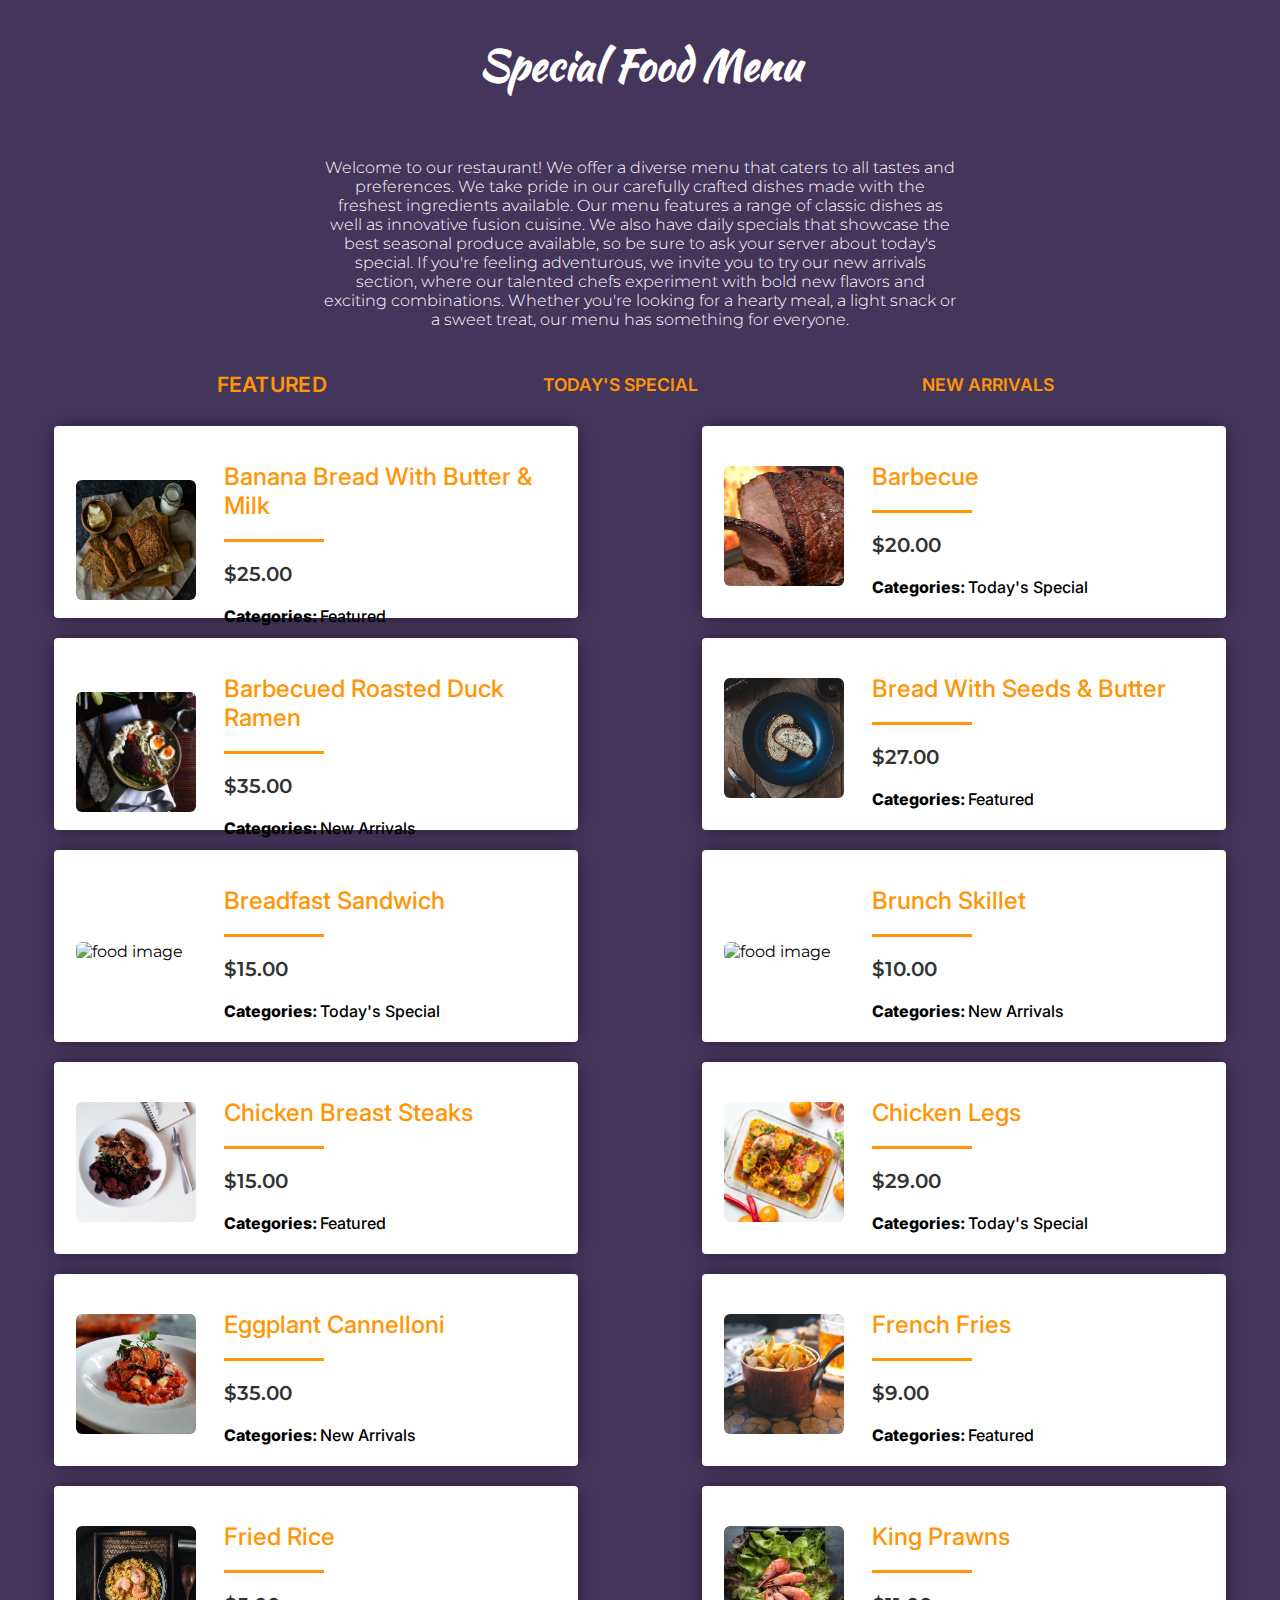
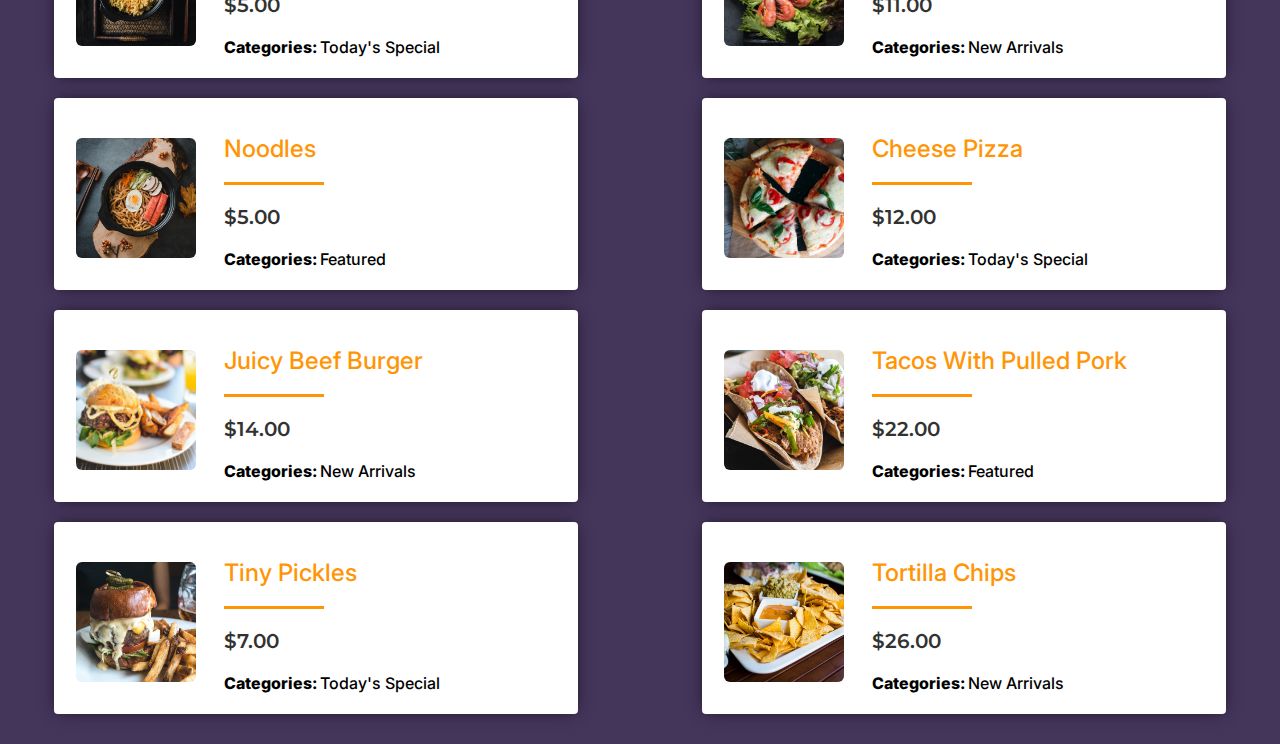
==== Restaurant Menu/index.html @ eb56426f "Add files via upload" ====
<!DOCTYPE html>
<html lang="en">
<head>
    <meta charset="UTF-8">
    <meta http-equiv="X-UA-Compatible" content="IE=edge">
    <meta name="viewport" content="width=device-width, initial-scale=1.0">
    <link rel="stylesheet" href="style.css">
    <title>Restaurant Menu</title>
</head>
<body>
    <section class="menu">
        <div class = "menu-container">
            <div class = "menu-head">
              <h2>Special Food Menu</h2>
              <p>Welcome to our restaurant! We offer a diverse menu that caters to all tastes and preferences. We take pride in our carefully crafted dishes made with the freshest ingredients available. Our menu features a range of classic dishes as well as innovative fusion cuisine. We also have daily specials that showcase the best seasonal produce available, so be sure to ask your server about today's special. If you're feeling adventurous, we invite you to try our new arrivals section, where our talented chefs experiment with bold new flavors and exciting combinations. Whether you're looking for a hearty meal, a light snack or a sweet treat, our menu has something for everyone.</p>
            </div>
    
            <div class = "menu-btns">
              <button type = "button" class = "menu-btn active-btn" id = "featured">featured</button>
              <button type = "button" class = "menu-btn" id = "today-special">today's special</button>
              <button type = "button" class = "menu-btn" id = "new-arrival">new arrivals</button>
            </div>

            <div class="food-items">
                <div class = "food-item featured">
                    <div class = "food-img">
                      <img src = "foods/banana-bread-with-butter-and-milk.jpg" alt = "food image">
                    </div>
                    <div class = "food-content">
                      <h2 class = "food-name">Banana Bread With Butter & Milk</h2>
                      <div class = "line"></div>
                      <h3 class = "food-price">$25.00</h3>
                      <p class = "category">Categories: <span>Featured</span></p>
                    </div>
                </div>
            

                <div class = "food-item today-special">
                    <div class = "food-img">
                        <img src = "foods/barbecue.jpg" alt = "food image">
                    </div>
                    <div class = "food-content">
                        <h2 class = "food-name">Barbecue</h2>
                        <div class = "line"></div>
                        <h3 class = "food-price">$20.00</h3>
                        <p class = "category">Categories: <span>Today's Special</span></p>
                    </div>
                </div>

                <div class = "food-item new-arrival">
                    <div class = "food-img">
                        <img src = "foods/barbecued-roasted-duck-ramen.jpg" alt = "food image">
                    </div>
                    <div class = "food-content">
                        <h2 class = "food-name">Barbecued Roasted Duck Ramen</h2>
                    <div class = "line"></div>
                        <h3 class = "food-price">$35.00</h3>
                        <p class = "category">Categories: <span>New Arrivals</span></p>
                    </div>
                </div>

                <div class = "food-item featured">
                    <div class = "food-img">
                        <img src = "foods/bread-with-seeds-and-butter.jpg" alt = "food image">
                    </div>
                    <div class = "food-content">
                        <h2 class = "food-name">Bread With Seeds & Butter</h2>
                        <div class = "line"></div>
                        <h3 class = "food-price">$27.00</h3>
                        <p class = "category">Categories: <span>Featured</span></p>
                    </div>
                </div>

                <div class = "food-item today-special">
                    <div class = "food-img">
                        <img src = "foods/breakfast-sandwich-with-hummus-spread-and-fresh-vegetables.jpg" alt = "food image">
                    </div>
                    <div class = "food-content">
                        <h2 class = "food-name">Breadfast Sandwich</h2>
                    <div class = "line"></div>
                        <h3 class = "food-price">$15.00</h3>
                        <p class = "category">Categories: <span>Today's Special</span></p>
                    </div>
                </div>

                <div class = "food-item new-arrival">
                    <div class = "food-img">
                    <img src = "foods/brunch-skillet-with-eggs-and-tomatoes.jpg" alt = "food image">
                    </div>
                    <div class = "food-content">
                    <h2 class = "food-name">Brunch Skillet</h2>
                    <div class = "line"></div>
                    <h3 class = "food-price">$10.00</h3>
                    <p class = "category">Categories: <span>New Arrivals</span></p>
                    </div>
                </div>

                <div class = "food-item featured">
                    <div class = "food-img">
                    <img src = "foods/chicken-breast-steaks-with-beetroot.jpg" alt = "food image">
                    </div>
                    <div class = "food-content">
                    <h2 class = "food-name">Chicken Breast Steaks</h2>
                    <div class = "line"></div>
                    <h3 class = "food-price">$15.00</h3>
                    <p class = "category">Categories: <span>Featured</span></p>
                    </div>
                </div>

                <div class = "food-item today-special">
                    <div class = "food-img">
                    <img src = "foods/chicken-legs-with-tomatoes-peppers-and-oranges.jpg" alt = "food image">
                    </div>
                    <div class = "food-content">
                    <h2 class = "food-name">Chicken Legs</h2>
                    <div class = "line"></div>
                    <h3 class = "food-price">$29.00</h3>
                    <p class = "category">Categories: <span>Today's Special</span></p>
                    </div>
                </div>

                <div class = "food-item new-arrival">
                    <div class = "food-img">
                    <img src = "foods/eggplant-cannelloni.jpg" alt = "food image">
                    </div>
                    <div class = "food-content">
                    <h2 class = "food-name">Eggplant Cannelloni</h2>
                    <div class = "line"></div>
                    <h3 class = "food-price">$35.00</h3>
                    <p class = "category">Categories: <span>New Arrivals</span></p>
                    </div>
                </div>
                
                <div class = "food-item featured">
                    <div class = "food-img">
                    <img src = "foods/french-fries-with-steak-and-beer.jpg" alt = "food image">
                    </div>
                    <div class = "food-content">
                    <h2 class = "food-name">French Fries</h2>
                    <div class = "line"></div>
                    <h3 class = "food-price">$9.00</h3>
                    <p class = "category">Categories: <span>Featured</span></p>
                    </div>
                </div>
                
                <div class = "food-item today-special">
                    <div class = "food-img">
                    <img src = "foods/fried-rice-with-shrimps.jpg" alt = "food image">
                    </div>
                    <div class = "food-content">
                    <h2 class = "food-name">Fried Rice</h2>
                    <div class = "line"></div>
                    <h3 class = "food-price">$5.00</h3>
                    <p class = "category">Categories: <span>Today's Special</span></p>
                    </div>
                </div>
                
                <div class = "food-item new-arrival">
                    <div class = "food-img">
                    <img src = "foods/king-prawns-with-green-lettuce.jpg" alt = "food image">
                    </div>
                    <div class = "food-content">
                    <h2 class = "food-name">King Prawns</h2>
                    <div class = "line"></div>
                    <h3 class = "food-price">$11.00</h3>
                    <p class = "category">Categories: <span>New Arrivals</span></p>
                    </div>
                </div>
                
                <div class = "food-item featured">
                    <div class = "food-img">
                    <img src = "foods/noodles-with-egg-and-vegetables.jpg" alt = "food image">
                    </div>
                    <div class = "food-content">
                    <h2 class = "food-name">Noodles</h2>
                    <div class = "line"></div>
                    <h3 class = "food-price">$5.00</h3>
                    <p class = "category">Categories: <span>Featured</span></p>
                    </div>
                </div>
                
                <div class = "food-item today-special">
                    <div class = "food-img">
                    <img src = "foods/pizza-with-a-lot-of-cheese.jpg" alt = "food image">
                    </div>
                    <div class = "food-content">
                    <h2 class = "food-name">Cheese Pizza</h2>
                    <div class = "line"></div>
                    <h3 class = "food-price">$12.00</h3>
                    <p class = "category">Categories: <span>Today's Special</span></p>
                    </div>
                </div>
                
                <div class = "food-item new-arrival">
                    <div class = "food-img">
                    <img src = "foods/summer-juicy-beef-burger.jpg" alt = "food image">
                    </div>
                    <div class = "food-content">
                    <h2 class = "food-name">Juicy beef burger</h2>
                    <div class = "line"></div>
                    <h3 class = "food-price">$14.00</h3>
                    <p class = "category">Categories: <span>New Arrivals</span></p>
                    </div>
                </div>
                
                <div class = "food-item featured">
                    <div class = "food-img">
                    <img src = "foods/tacos-with-pulled-pork-fresh-vegetables-and-cream.jpg" alt = "food image">
                    </div>
                    <div class = "food-content">
                    <h2 class = "food-name">Tacos with pulled pork</h2>
                    <div class = "line"></div>
                    <h3 class = "food-price">$22.00</h3>
                    <p class = "category">Categories: <span>Featured</span></p>
                    </div>
                </div>
                
                <div class = "food-item today-special">
                    <div class = "food-img">
                    <img src = "foods/tiny-pickles-on-top-of-burger.jpg" alt = "food image">
                    </div>
                    <div class = "food-content">
                    <h2 class = "food-name">tiny pickles</h2>
                    <div class = "line"></div>
                    <h3 class = "food-price">$7.00</h3>
                    <p class = "category">Categories: <span>Today's Special</span></p>
                    </div>
                </div>
                
                <div class = "food-item new-arrival">
                    <div class = "food-img">
                    <img src = "foods/tortilla-chips-with-salsa.jpg" alt = "food image">
                    </div>
                    <div class = "food-content">
                    <h2 class = "food-name">tortilla chips</h2>
                    <div class = "line"></div>
                    <h3 class = "food-price">$26.00</h3>
                    <p class = "category">Categories: <span>New Arrivals</span></p>
                    </div>
                </div>
            </div>

        </div>

    </section>

    <script src="script.js"></script>
</body>
</html>
---- Restaurant Menu/style.css ----
@import url('https://fonts.googleapis.com/css2?family=Inter:wght@200;300;400;500;600;700;800;900&family=Kaushan+Script&family=Montserrat:wght@200;300;400;500;600;700;800;900&display=swap');

:root{
    --Inter: 'Inter', sans-serif;
    --Kaushan: 'Kaushan Script', cursive;
    --Mont: 'Montserrat', sans-serif;
}

body{
    background-color: #44355b;
    color: #fff;
    font-family: var(--Mont);
}
.menu-head{
    text-align: center;
    margin-bottom: 15px;
}
.menu-head h2{
    font-family: var(--Kaushan);
    font-size: 2.6rem;
}
.menu-head p{
    text-align: center;
    margin: auto;
    font-weight: 300;
    padding: 1.8rem 0;
}
.menu-head{
    text-align: center;
}
.menu-btns{
    display: flex;
    justify-content: center;
    justify-content: space-evenly;
}
.menu-btn{
    font-family: var(--Inter);
    font-size: 1.1rem;
    font-weight: 600;
    text-transform: uppercase;
    background: none;
    border: none;
    color: #ff9505;
    display: block;
    cursor: pointer;
}
.menu-btn.active-btn {
    transform: scale(1.2);
    transition: all 0.3s ease;
}
.menu-btn.active-btn::after {
    content: "";
    position: absolute;
    bottom: 0;
    left: 50%;
    transform: translateX(-50%);
    width: 0%;
    height: 2px;
    background-color: orange;
    transition: all 0.3s ease;
}
  
.menu-btn.active-btn:hover::after {
    width: 100%;
}
.food-items{
    margin: 20px auto;
}
.food-item {
    height: 160px;
    border-radius: 4px;
    width: 80%;
    margin: 10px auto;
    padding: 7px;
    background-color: #fff;
    color: #000;
    box-shadow: 0 0 16px -4px rgba(0, 0, 0, 0.75);
}
.food-img img{
    width: 120px;
    height: 120px;
    margin: 6px;
    border-radius: 6px;
}
.food-content{
    margin-left: 15px;
    padding: 1px;
}
.food-name{
    font-family: var(--Inter);
    color: #ff9505;
    font-weight: 500;
    text-transform: capitalize;
}
.line{
    width: 100px;
    height: 3px;
    background: #ff9505;
}
.food-price{
    font-weight: 600;
    font-size: 20px;
    opacity: 0.8;
}
.category{
    font-family: var(--Inter);
    font-size: 1rem;
    font-weight: 800;
}
.category span{
    font-weight: 500;
}
  
@media screen and (min-width: 600px){
    .food-item{
        display: grid;
        grid-template-columns: 25% auto;
        align-items: center;
        padding: 1rem;
        column-gap: 1rem;
    }
    .food-content{
        padding: 0;
    }
}

@media screen and (min-width: 977px){
    .menu-head p{
        width: 50%;
    }
    .food-items{
        display: grid;
        grid-template-columns: repeat(2, 1fr);
        column-gap: 2rem;
    }
}
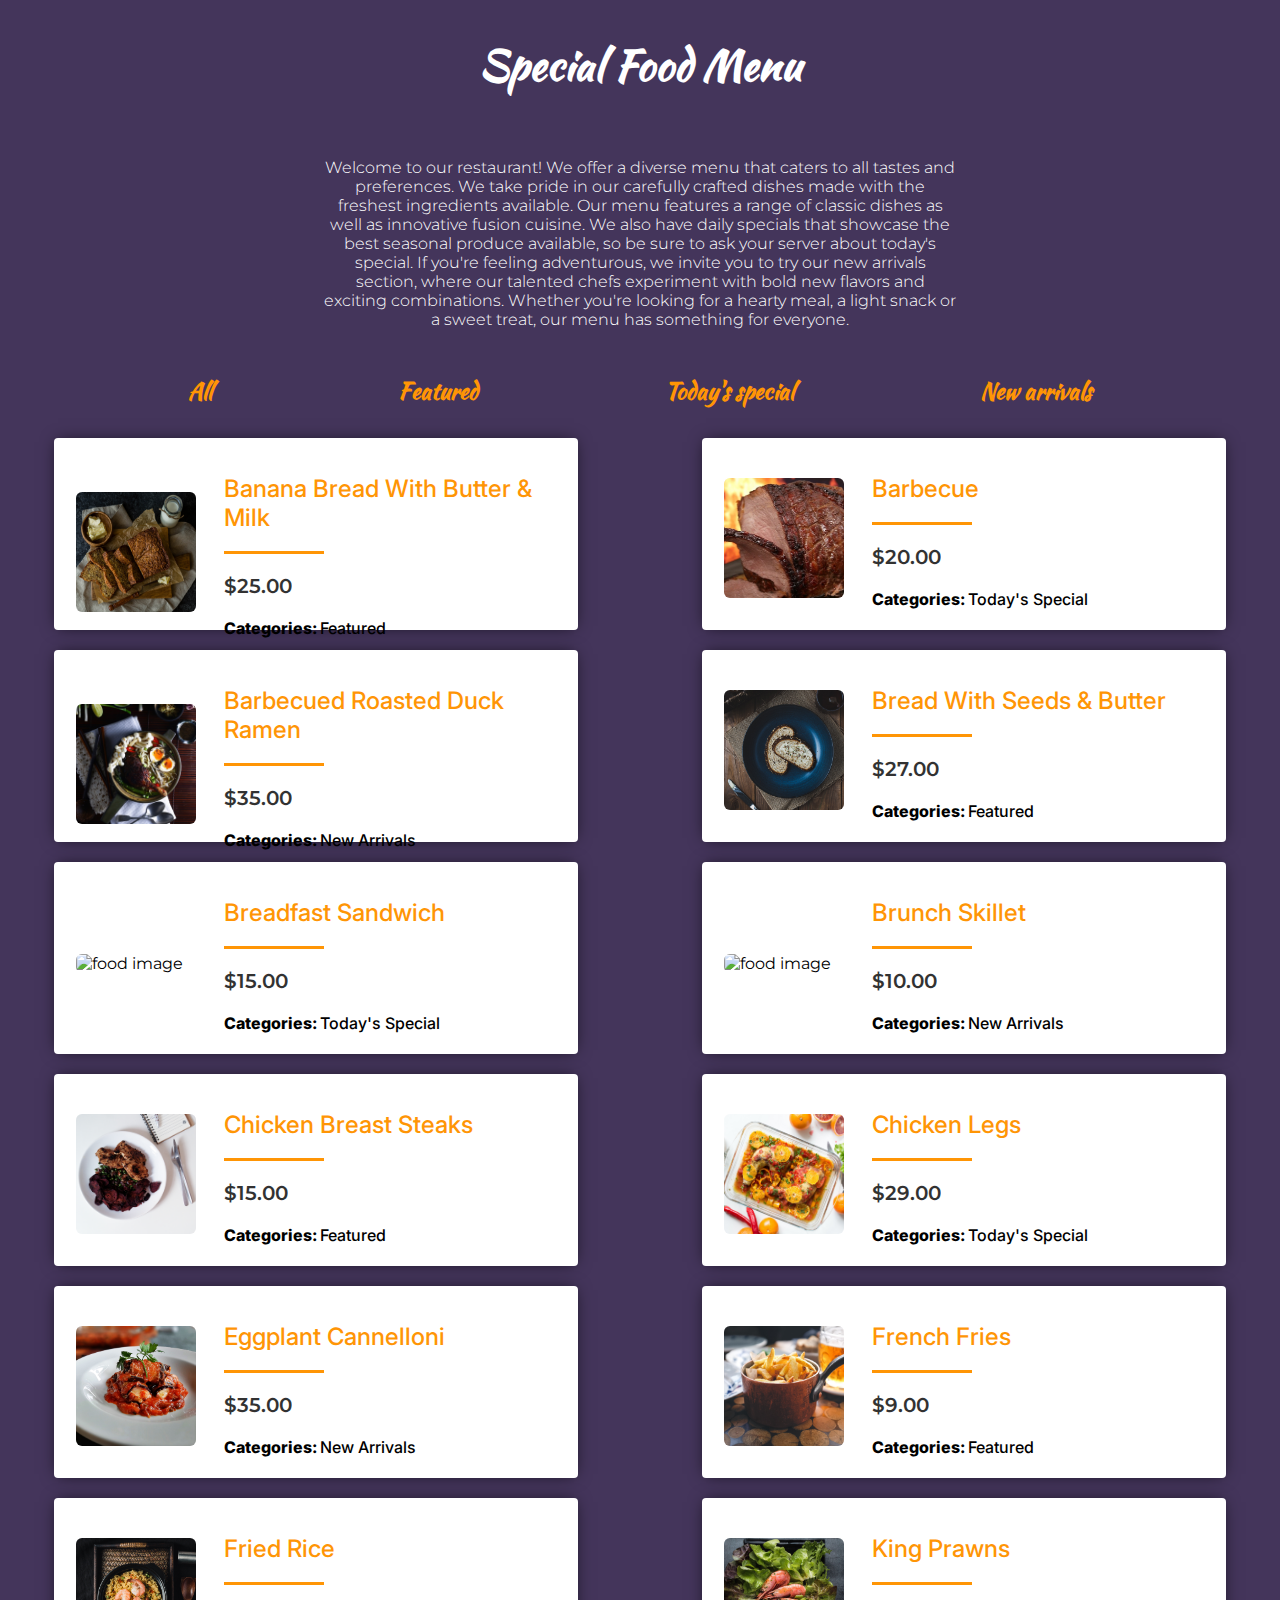
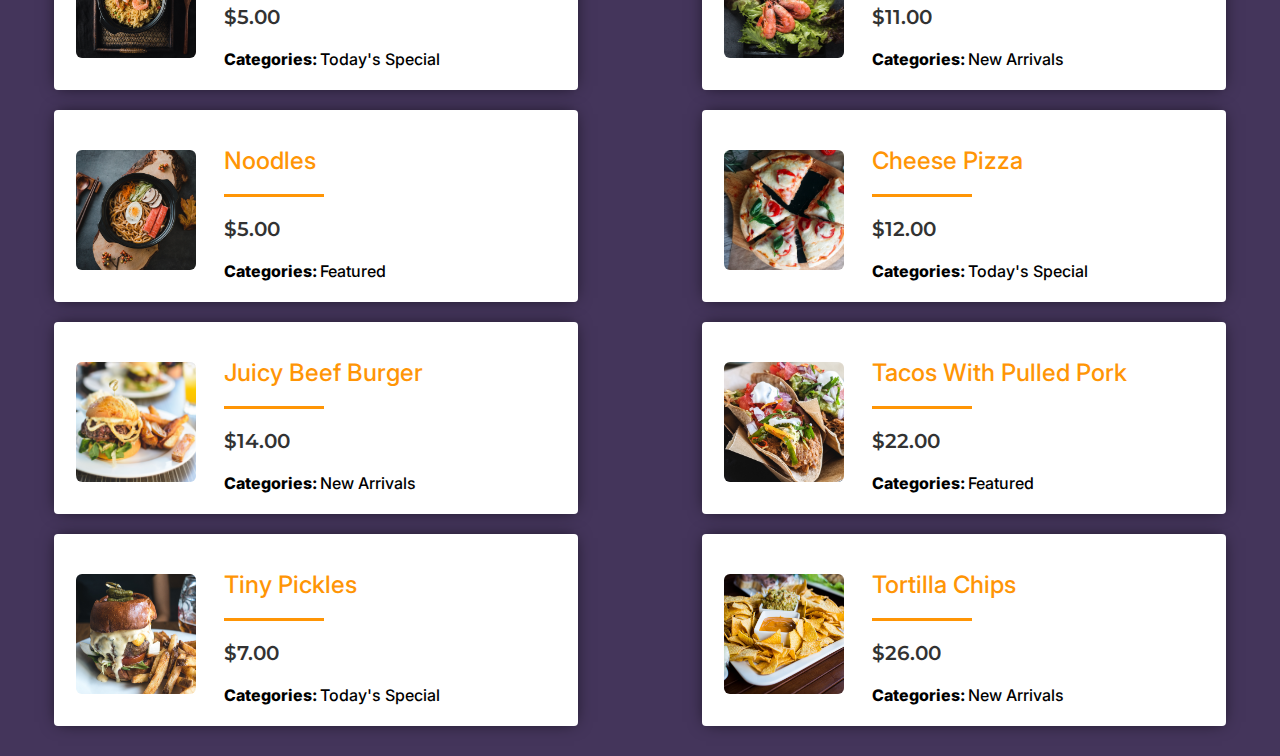
==== commit 218844ce: "Added new design for buttons(transformation, transition)" ====
--- a/Restaurant Menu/index.html
+++ b/Restaurant Menu/index.html
@@ -16,9 +16,10 @@
             </div>
     
             <div class = "menu-btns">
-              <button type = "button" class = "menu-btn active-btn" id = "featured">featured</button>
-              <button type = "button" class = "menu-btn" id = "today-special">today's special</button>
-              <button type = "button" class = "menu-btn" id = "new-arrival">new arrivals</button>
+              <button type = "button" class = "menu-btn active-btn" id = "all">All</button>
+              <button type = "button" class = "menu-btn" id = "featured">Featured</button>
+              <button type = "button" class = "menu-btn" id = "today-special">Today's special</button>
+              <button type = "button" class = "menu-btn" id = "new-arrival">New arrivals</button>
             </div>
 
             <div class="food-items">
--- a/Restaurant Menu/style.css
+++ b/Restaurant Menu/style.css
@@ -34,34 +34,26 @@
     justify-content: space-evenly;
 }
 .menu-btn{
-    font-family: var(--Inter);
+    font-family: var(--Kaushan);
     font-size: 1.1rem;
     font-weight: 600;
-    text-transform: uppercase;
-    background: none;
+    font-size: 23px;
+    background-color: transparent;
     border: none;
     color: #ff9505;
     display: block;
     cursor: pointer;
+    transition: all 0.3s ease-in-out;
 }
-.menu-btn.active-btn {
-    transform: scale(1.2);
-    transition: all 0.3s ease;
+.menu-btn:hover{
+    border-radius: 15px;
+    background-color: whitesmoke;
+    
+    transform: scale(1.3);
 }
-.menu-btn.active-btn::after {
-    content: "";
-    position: absolute;
-    bottom: 0;
-    left: 50%;
-    transform: translateX(-50%);
-    width: 0%;
-    height: 2px;
-    background-color: orange;
-    transition: all 0.3s ease;
-}
-  
-.menu-btn.active-btn:hover::after {
-    width: 100%;
+.menu-btn:focus{
+    text-decoration: underline;
+    transform: scale(1.3);
 }
 .food-items{
     margin: 20px auto;
@@ -111,7 +103,7 @@
     font-weight: 500;
 }
   
-@media screen and (min-width: 600px){
+@media screen and (min-width: 390px){
     .food-item{
         display: grid;
         grid-template-columns: 25% auto;
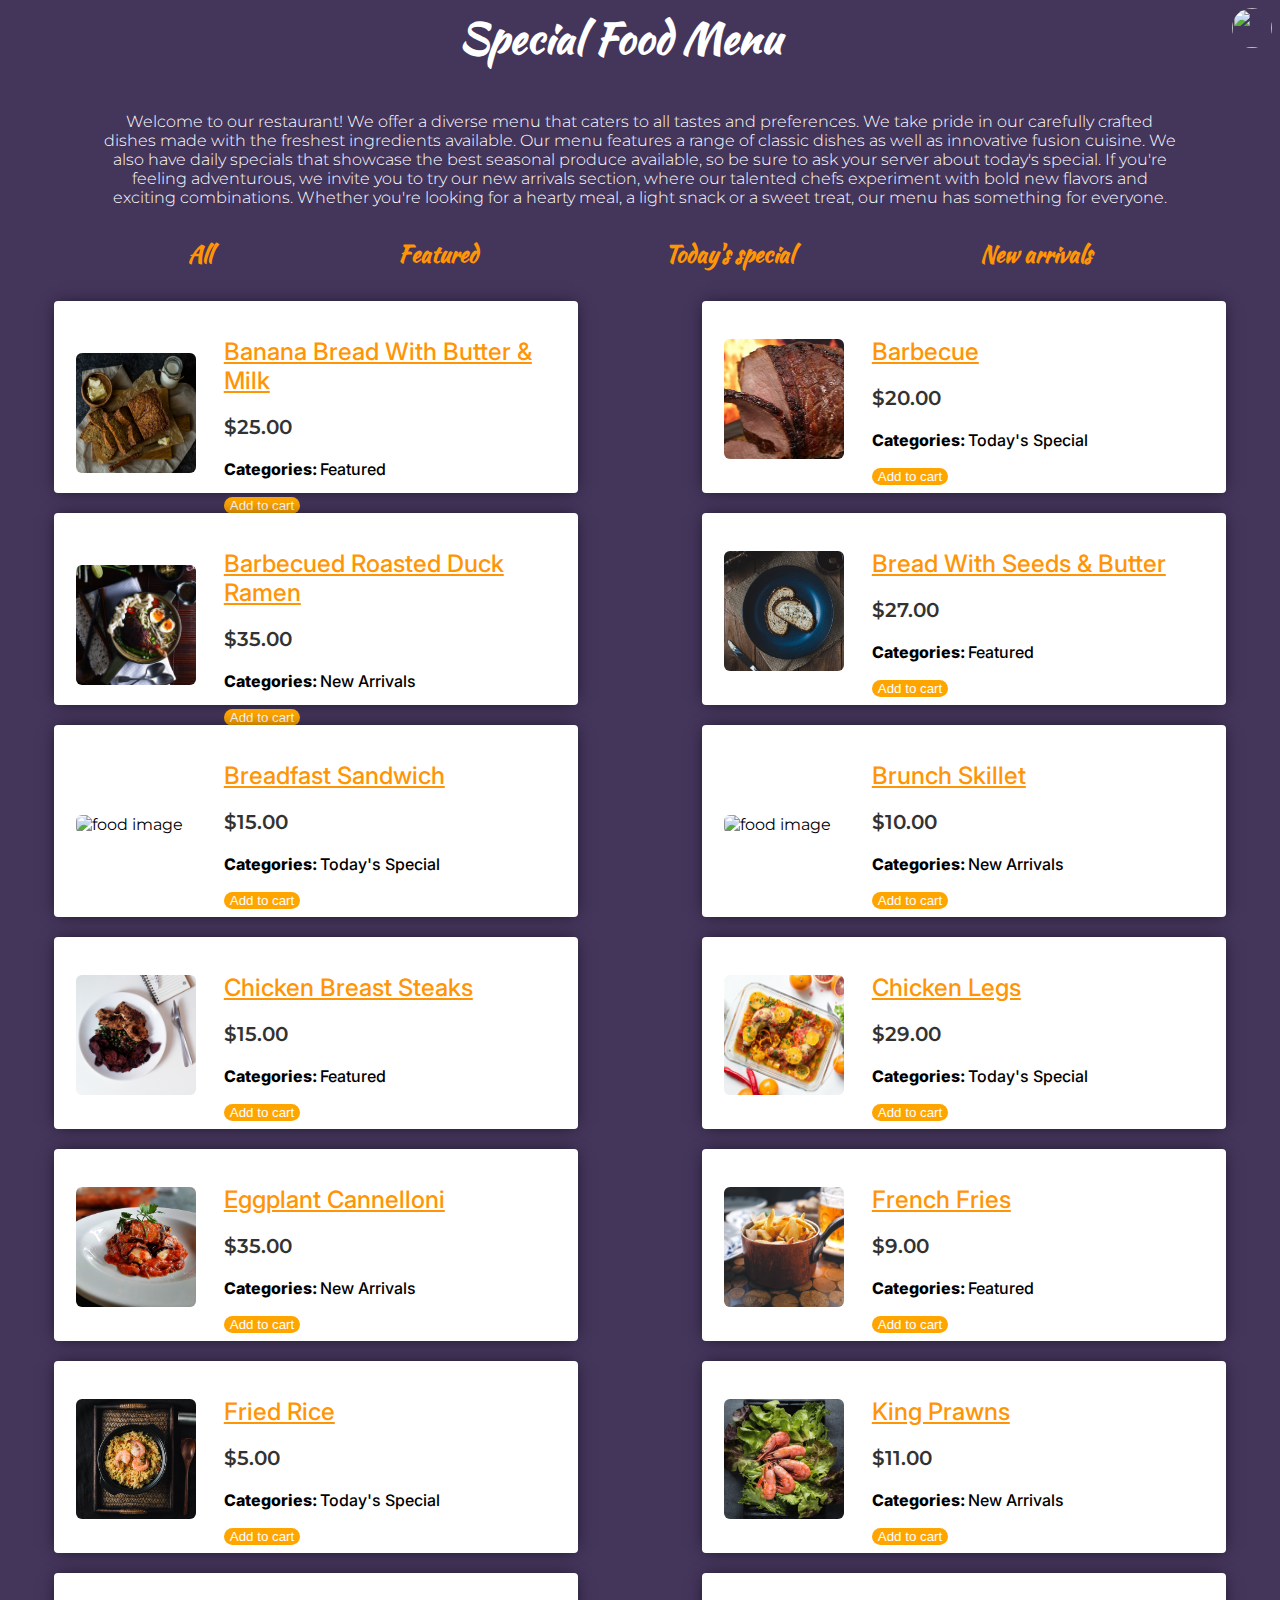
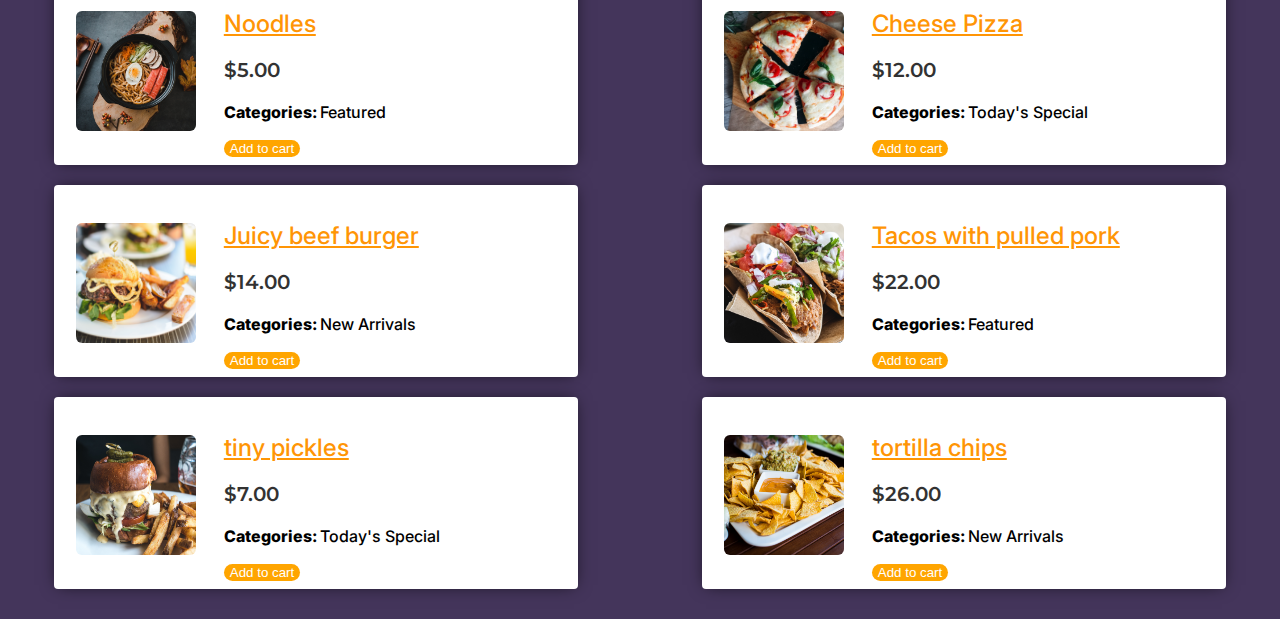
==== commit 25725e25: "added cart button and its features" ====
--- a/Restaurant Menu/index.html
+++ b/Restaurant Menu/index.html
@@ -12,8 +12,12 @@
         <div class = "menu-container">
             <div class = "menu-head">
               <h2>Special Food Menu</h2>
+              <a href="#" class="cart-logo"><img src="logo/shopping-cart-logo.jpeg"></a>
+            </div>
+            <div class="head-content">
               <p>Welcome to our restaurant! We offer a diverse menu that caters to all tastes and preferences. We take pride in our carefully crafted dishes made with the freshest ingredients available. Our menu features a range of classic dishes as well as innovative fusion cuisine. We also have daily specials that showcase the best seasonal produce available, so be sure to ask your server about today's special. If you're feeling adventurous, we invite you to try our new arrivals section, where our talented chefs experiment with bold new flavors and exciting combinations. Whether you're looking for a hearty meal, a light snack or a sweet treat, our menu has something for everyone.</p>
             </div>
+            <div class="cart-popup"></div>
     
             <div class = "menu-btns">
               <button type = "button" class = "menu-btn active-btn" id = "all">All</button>
@@ -32,6 +36,7 @@
                       <div class = "line"></div>
                       <h3 class = "food-price">$25.00</h3>
                       <p class = "category">Categories: <span>Featured</span></p>
+                      <button class="add-btn">Add to cart</button>
                     </div>
                 </div>
             
@@ -45,6 +50,7 @@
                         <div class = "line"></div>
                         <h3 class = "food-price">$20.00</h3>
                         <p class = "category">Categories: <span>Today's Special</span></p>
+                        <button class="add-btn">Add to cart</button>
                     </div>
                 </div>
 
@@ -57,6 +63,7 @@
                     <div class = "line"></div>
                         <h3 class = "food-price">$35.00</h3>
                         <p class = "category">Categories: <span>New Arrivals</span></p>
+                        <button class="add-btn">Add to cart</button>
                     </div>
                 </div>
 
@@ -69,6 +76,7 @@
                         <div class = "line"></div>
                         <h3 class = "food-price">$27.00</h3>
                         <p class = "category">Categories: <span>Featured</span></p>
+                        <button class="add-btn">Add to cart</button>
                     </div>
                 </div>
 
@@ -81,6 +89,7 @@
                     <div class = "line"></div>
                         <h3 class = "food-price">$15.00</h3>
                         <p class = "category">Categories: <span>Today's Special</span></p>
+                        <button class="add-btn">Add to cart</button>
                     </div>
                 </div>
 
@@ -93,6 +102,7 @@
                     <div class = "line"></div>
                     <h3 class = "food-price">$10.00</h3>
                     <p class = "category">Categories: <span>New Arrivals</span></p>
+                    <button class="add-btn">Add to cart</button>
                     </div>
                 </div>
 
@@ -105,6 +115,7 @@
                     <div class = "line"></div>
                     <h3 class = "food-price">$15.00</h3>
                     <p class = "category">Categories: <span>Featured</span></p>
+                    <button class="add-btn">Add to cart</button>
                     </div>
                 </div>
 
@@ -117,6 +128,7 @@
                     <div class = "line"></div>
                     <h3 class = "food-price">$29.00</h3>
                     <p class = "category">Categories: <span>Today's Special</span></p>
+                    <button class="add-btn">Add to cart</button>
                     </div>
                 </div>
 
@@ -129,6 +141,7 @@
                     <div class = "line"></div>
                     <h3 class = "food-price">$35.00</h3>
                     <p class = "category">Categories: <span>New Arrivals</span></p>
+                    <button class="add-btn">Add to cart</button>
                     </div>
                 </div>
                 
@@ -141,6 +154,7 @@
                     <div class = "line"></div>
                     <h3 class = "food-price">$9.00</h3>
                     <p class = "category">Categories: <span>Featured</span></p>
+                    <button class="add-btn">Add to cart</button>
                     </div>
                 </div>
                 
@@ -153,6 +167,7 @@
                     <div class = "line"></div>
                     <h3 class = "food-price">$5.00</h3>
                     <p class = "category">Categories: <span>Today's Special</span></p>
+                    <button class="add-btn">Add to cart</button>
                     </div>
                 </div>
                 
@@ -165,6 +180,7 @@
                     <div class = "line"></div>
                     <h3 class = "food-price">$11.00</h3>
                     <p class = "category">Categories: <span>New Arrivals</span></p>
+                    <button class="add-btn">Add to cart</button>
                     </div>
                 </div>
                 
@@ -177,6 +193,7 @@
                     <div class = "line"></div>
                     <h3 class = "food-price">$5.00</h3>
                     <p class = "category">Categories: <span>Featured</span></p>
+                    <button class="add-btn">Add to cart</button>
                     </div>
                 </div>
                 
@@ -189,6 +206,7 @@
                     <div class = "line"></div>
                     <h3 class = "food-price">$12.00</h3>
                     <p class = "category">Categories: <span>Today's Special</span></p>
+                    <button class="add-btn">Add to cart</button>
                     </div>
                 </div>
                 
@@ -201,6 +219,7 @@
                     <div class = "line"></div>
                     <h3 class = "food-price">$14.00</h3>
                     <p class = "category">Categories: <span>New Arrivals</span></p>
+                    <button class="add-btn">Add to cart</button>
                     </div>
                 </div>
                 
@@ -213,6 +232,7 @@
                     <div class = "line"></div>
                     <h3 class = "food-price">$22.00</h3>
                     <p class = "category">Categories: <span>Featured</span></p>
+                    <button class="add-btn">Add to cart</button>
                     </div>
                 </div>
                 
@@ -225,6 +245,7 @@
                     <div class = "line"></div>
                     <h3 class = "food-price">$7.00</h3>
                     <p class = "category">Categories: <span>Today's Special</span></p>
+                    <button>Add to cart</button>
                     </div>
                 </div>
                 
@@ -237,6 +258,7 @@
                     <div class = "line"></div>
                     <h3 class = "food-price">$26.00</h3>
                     <p class = "category">Categories: <span>New Arrivals</span></p>
+                    <button class="add-btn">Add to cart</button>
                     </div>
                 </div>
             </div>
--- a/Restaurant Menu/style.css
+++ b/Restaurant Menu/style.css
@@ -14,24 +14,35 @@
 .menu-head{
     text-align: center;
     margin-bottom: 15px;
+    display: flex;
+    justify-content: space-between;
+}
+.menu-head img{
+    transition: all 0.5s ease;
+    width: 40px;
+    height: 40px;
+    border-radius: 50px;
+}
+.menu-head img:hover{
+    transform: scale(1.3);
 }
 .menu-head h2{
     font-family: var(--Kaushan);
     font-size: 2.6rem;
+    margin: auto;
 }
-.menu-head p{
+.head-content p{
     text-align: center;
     margin: auto;
+    width: 85%;
     font-weight: 300;
     padding: 1.8rem 0;
-}
-.menu-head{
-    text-align: center;
 }
 .menu-btns{
     display: flex;
     justify-content: center;
     justify-content: space-evenly;
+    transition: all 0.5s ease;
 }
 .menu-btn{
     font-family: var(--Kaushan);
@@ -48,7 +59,6 @@
 .menu-btn:hover{
     border-radius: 15px;
     background-color: whitesmoke;
-    
     transform: scale(1.3);
 }
 .menu-btn:focus{
@@ -59,6 +69,7 @@
     margin: 20px auto;
 }
 .food-item {
+    transition: all 0.5s ease;
     height: 160px;
     border-radius: 4px;
     width: 80%;
@@ -67,6 +78,9 @@
     background-color: #fff;
     color: #000;
     box-shadow: 0 0 16px -4px rgba(0, 0, 0, 0.75);
+}
+.food-item:hover{
+    transform: scale(1.1);
 }
 .food-img img{
     width: 120px;
@@ -82,12 +96,12 @@
     font-family: var(--Inter);
     color: #ff9505;
     font-weight: 500;
-    text-transform: capitalize;
+    text-decoration: underline;
 }
 .line{
     width: 100px;
     height: 3px;
-    background: #ff9505;
+    display: inline;
 }
 .food-price{
     font-weight: 600;
@@ -102,7 +116,17 @@
 .category span{
     font-weight: 500;
 }
-  
+button{
+    border: none;
+    border-radius: 20px;
+    background: orange;
+    color: white;
+    cursor: pointer;
+}
+button:hover{
+    background: rgb(131, 91, 18);
+}
+
 @media screen and (min-width: 390px){
     .food-item{
         display: grid;
@@ -125,4 +149,15 @@
         grid-template-columns: repeat(2, 1fr);
         column-gap: 2rem;
     }
+}
+.cart-popup {
+    display: none;
+    position: absolute;
+    top: 50px;
+    right: 50px;
+    width: 400px;
+    height: 400px;
+    background-color: rgb(191, 218, 53);
+    border: 1px solid black;
+    z-index: 99;
 }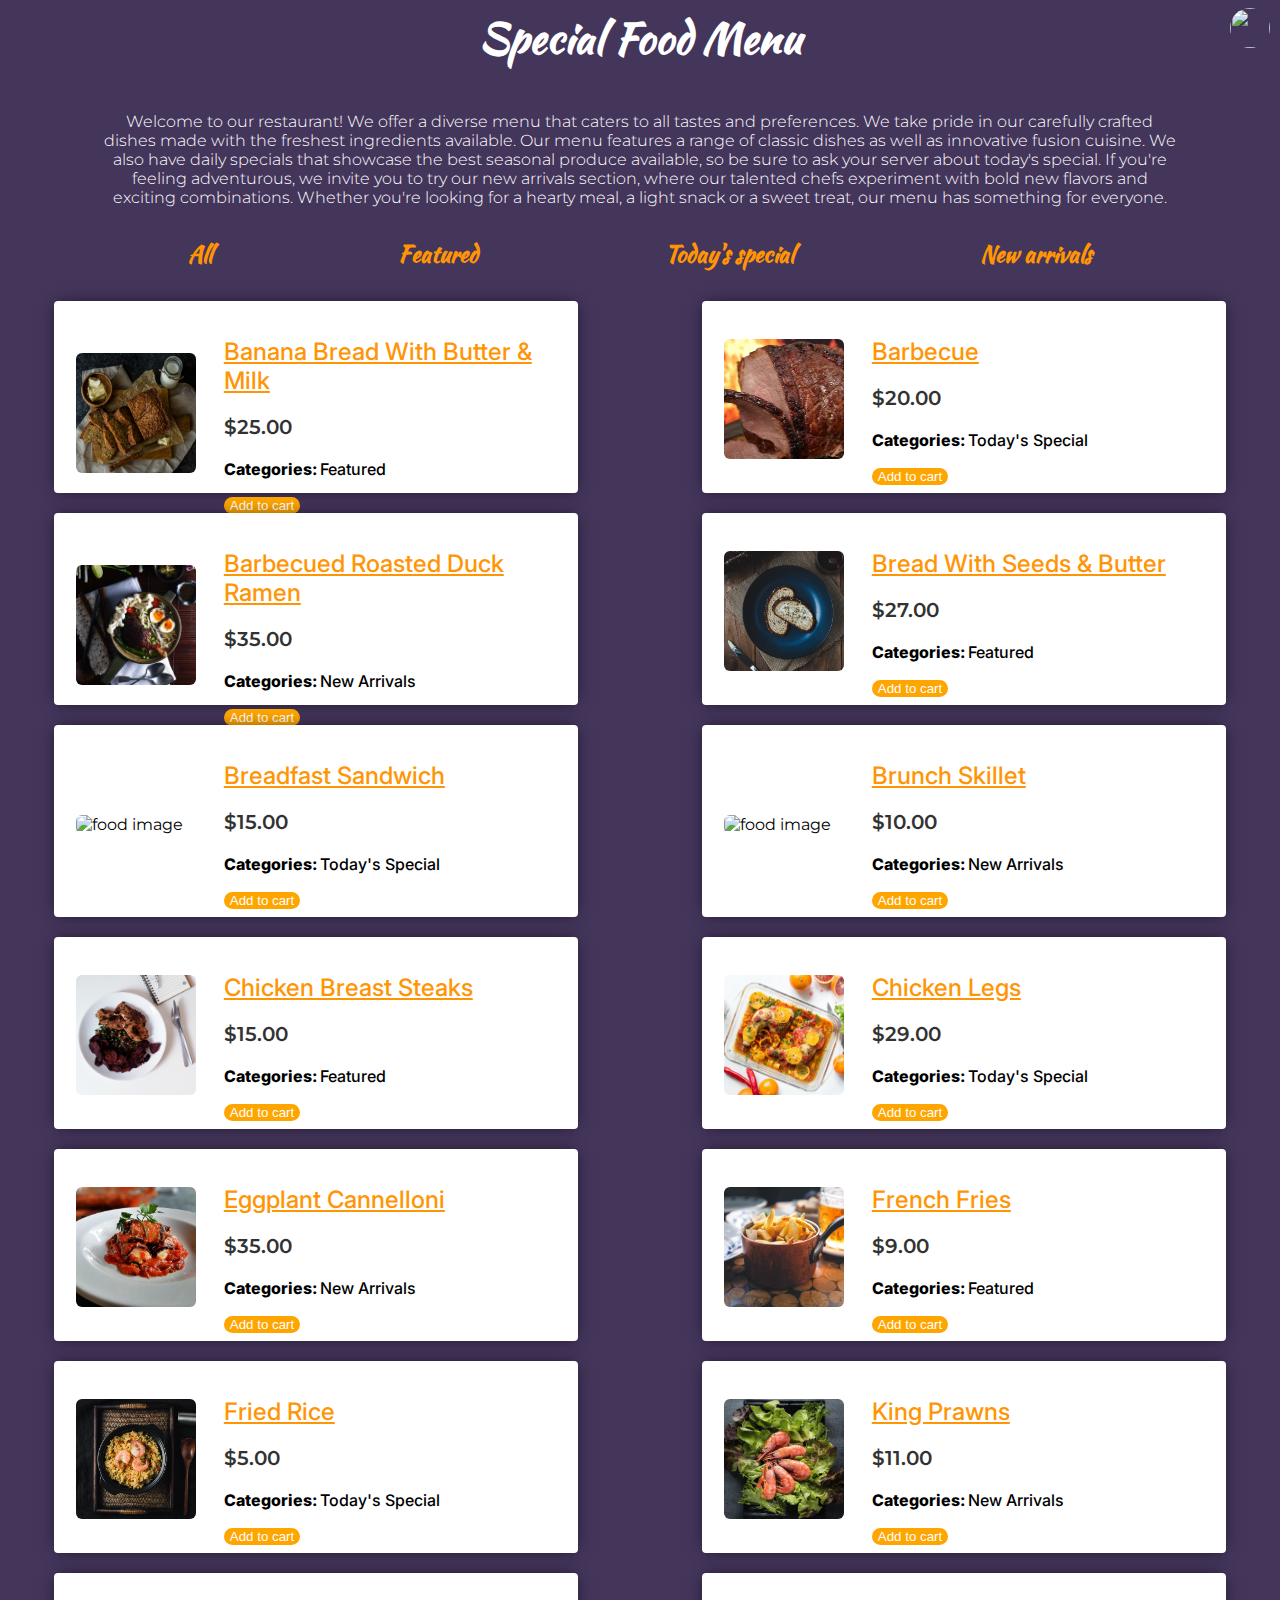
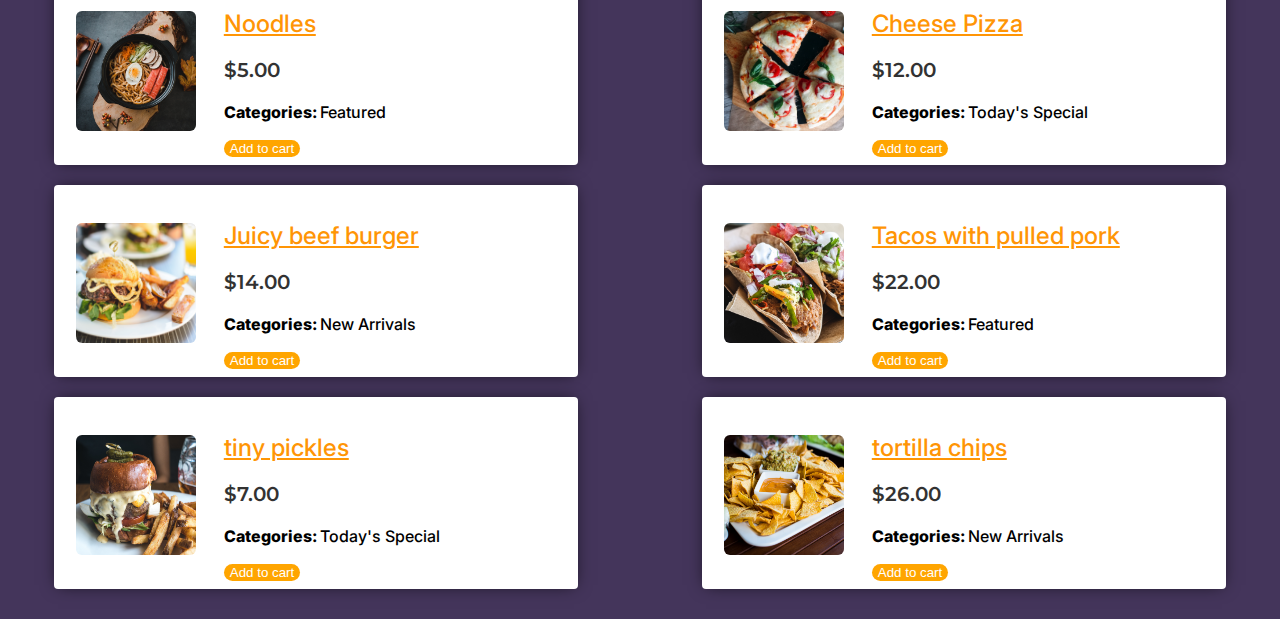
==== commit 1cc985e3: "Added "Order" button popup Modal" ====
--- a/Restaurant Menu/index.html
+++ b/Restaurant Menu/index.html
@@ -17,7 +17,12 @@
             <div class="head-content">
               <p>Welcome to our restaurant! We offer a diverse menu that caters to all tastes and preferences. We take pride in our carefully crafted dishes made with the freshest ingredients available. Our menu features a range of classic dishes as well as innovative fusion cuisine. We also have daily specials that showcase the best seasonal produce available, so be sure to ask your server about today's special. If you're feeling adventurous, we invite you to try our new arrivals section, where our talented chefs experiment with bold new flavors and exciting combinations. Whether you're looking for a hearty meal, a light snack or a sweet treat, our menu has something for everyone.</p>
             </div>
-            <div class="cart-popup"></div>
+            <div class="cart-popup">
+                <div class="item-total">Total:</div>
+                <div class="cart-actions">
+                    <button class="order-btn">Order</button>
+                 </div>
+            </div>
     
             <div class = "menu-btns">
               <button type = "button" class = "menu-btn active-btn" id = "all">All</button>
@@ -262,8 +267,13 @@
                     </div>
                 </div>
             </div>
-
         </div>
+        <div class="popup-modal">
+            <button class="close-modal">X</button>
+            <h4>Your order</h4>
+            <div class="order-items"></div>
+        </div>
+        <div class="overlay"></div>
 
     </section>
 
--- a/Restaurant Menu/style.css
+++ b/Restaurant Menu/style.css
@@ -18,6 +18,9 @@
     justify-content: space-between;
 }
 .menu-head img{
+    position: fixed;
+    right: 10px;
+    z-index: 99;
     transition: all 0.5s ease;
     width: 40px;
     height: 40px;
@@ -152,12 +155,55 @@
 }
 .cart-popup {
     display: none;
-    position: absolute;
+    position: fixed;
+    background: linear-gradient(135deg,  #8673a3, purple);
     top: 50px;
     right: 50px;
-    width: 400px;
+    width: 450px;
     height: 400px;
-    background-color: rgb(191, 218, 53);
-    border: 1px solid black;
+    border: none;
+    border-radius: 30px;
     z-index: 99;
+    overflow-y: auto;
+}
+.cart-single-item{
+    margin: auto;
+    display: flex;
+    padding: 6px;
+}
+.remove-item{
+    margin-left: 5px;
+    background: red;
+    font-size: 15px;
+}
+.remove-item:hover{
+    background: darkred;
+}
+.item-total{
+    font-size: 25px;
+    padding-left: 20px;
+    padding-top: 10px;
+    padding-bottom: 10px;
+    display: flex;
+}
+.cart-actions{
+    display: flex;
+    justify-content: center;
+}
+.cart-actions button{
+    background: white;
+    color: #44355b;
+    font-size: 20px;
+}
+.popup-modal{
+    display: none;
+    position: fixed;
+    left: 0;
+    right: 0;
+    top: 25%;
+    z-index: 200;
+    max-width: 600px;
+    padding: 30px;
+    margin: auto;
+    background-color: #fff;
 }